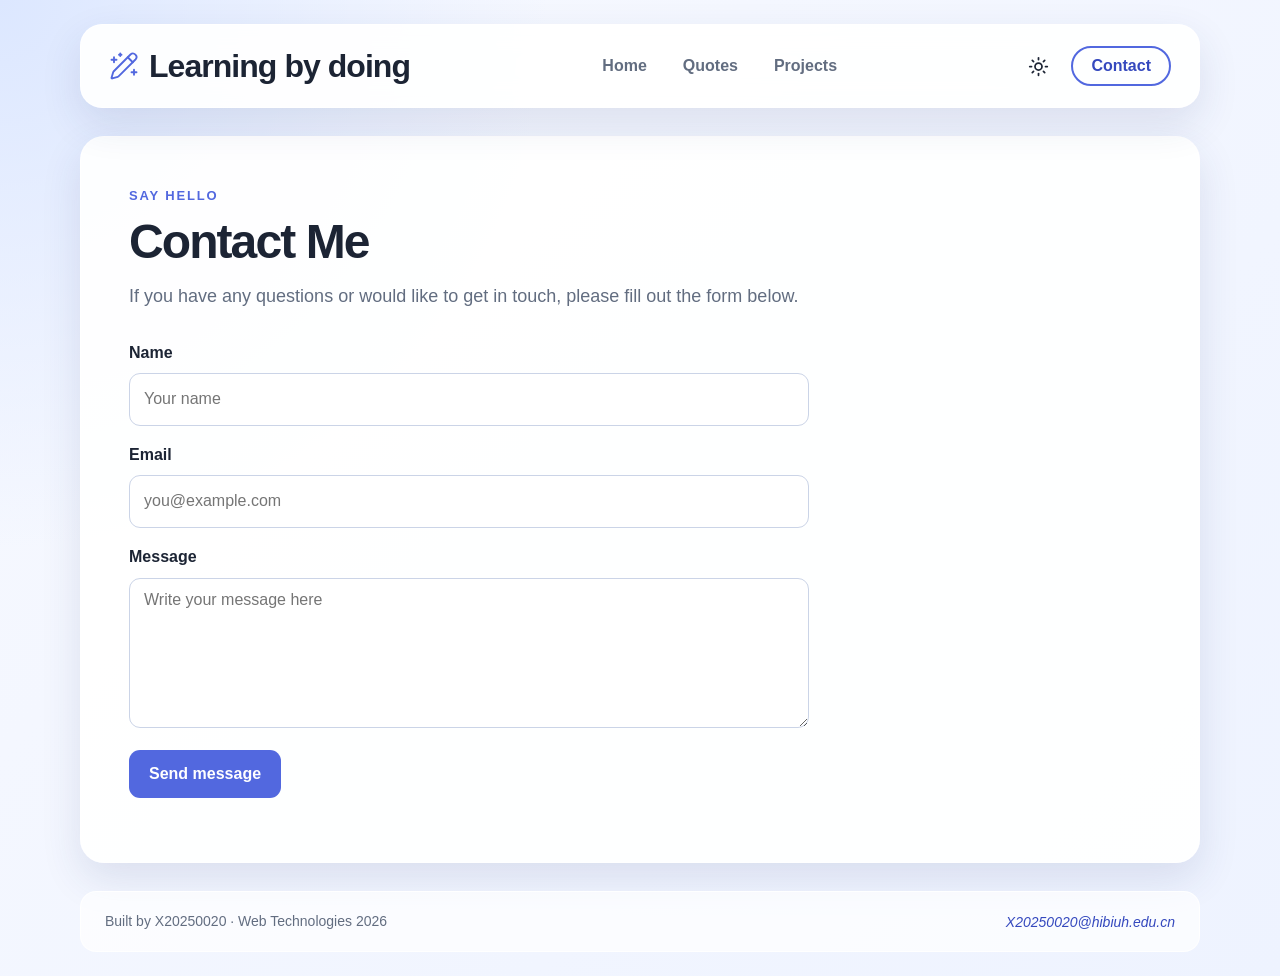
==== contact.html @ 6a11e8e3 "Build the four pages from the recap" ====
<!DOCTYPE html>
<html lang="en">

<head>
    <meta charset="UTF-8">
    <meta name="viewport" content="width=device-width, initial-scale=1.0">
    <title>Contact | Learning by Doing</title>
    <link rel="stylesheet" href="styles.css">
    <link rel="icon" href="favicon.png" type="image/png">
</head>

<body class="contact-page">
    <header id="site-header"></header>

    <main>
        <p class="eyebrow">Say hello</p>
        <h1>Contact Me</h1>
        <p class="page-intro">
            If you have any questions or would like to get in touch, please fill out the form below.
        </p>

        <form>
            <p>
                <label for="name">Name</label>
                <input type="text" id="name" name="name" placeholder="Your name">
            </p>

            <p>
                <label for="email">Email</label>
                <input type="email" id="email" name="email" placeholder="you@example.com">
            </p>

            <p>
                <label for="message">Message</label>
            </p>

            <textarea id="message" name="message" rows="6" placeholder="Write your message here"></textarea>

            <p>
                <button type="submit">Send message</button>
            </p>
        </form>
    </main>

    <footer id="site-footer"></footer>
    <script src="parts.js"></script>
</body>

</html>
---- styles.css ----
:root {
    --background: #eef3ff;
    --surface: rgba(255, 255, 255, 0.92);
    --surface-soft: #f6f8ff;
    --text: #1c2434;
    --muted: #626d80;
    --accent: #5268df;
    --accent-dark: #3549be;
    --line: #dce3f3;
    --shadow: 0 16px 40px rgba(45, 61, 112, 0.12);
}

html[data-theme="dark"] {
    color-scheme: dark;
    --background: #0f172a;
    --surface: rgba(25, 35, 55, 0.94);
    --surface-soft: #222e47;
    --text: #f3f6ff;
    --muted: #b8c2d8;
    --accent: #91a4ff;
    --accent-dark: #bec8ff;
    --line: #3b4862;
    --shadow: 0 16px 40px rgba(0, 0, 0, 0.3);
}

* {
    box-sizing: border-box;
}

html {
    scroll-behavior: smooth;
}

body {
    min-height: 100vh;
    margin: 0;
    display: flex;
    flex-direction: column;
    color: var(--text);
    font-family: Arial, Helvetica, sans-serif;
    background:
        radial-gradient(circle at top left, #dce7ff 0, transparent 34%),
        linear-gradient(135deg, #f7f9ff 0%, var(--background) 100%);
}

html[data-theme="dark"] body {
    background:
        radial-gradient(circle at top left, #26365f 0, transparent 36%),
        linear-gradient(135deg, #111827 0%, var(--background) 100%);
}

a {
    color: var(--accent-dark);
}

header,
main,
#site-footer {
    width: min(1120px, calc(100% - 32px));
    margin-left: auto;
    margin-right: auto;
}

header {
    margin-top: 24px;
    padding: 20px 28px;
    background: var(--surface);
    border: 1px solid rgba(255, 255, 255, 0.8);
    border-radius: 22px;
    box-shadow: var(--shadow);
    backdrop-filter: blur(12px);
    display: flex;
    align-items: center;
    gap: 24px;
}

#logo {
    display: flex;
    flex: 0 0 auto;
    align-items: center;
    justify-content: flex-start;
    gap: 10px;
}

#logo svg {
    flex: 0 0 auto;
    color: var(--accent);
}

#logo a {
    color: var(--text);
    font-size: clamp(24px, 3vw, 32px);
    font-weight: 800;
    letter-spacing: -0.03em;
    text-decoration: none;
}

nav ul {
    margin: 0;
    padding: 0;
    display: flex;
    flex-wrap: wrap;
    justify-content: center;
    justify-self: center;
    gap: 8px;
    list-style: none;
}

nav {
    flex: 1;
    min-width: 0;
    display: grid;
    grid-template-columns: minmax(0, 1fr) auto auto;
    align-items: center;
    gap: 12px;
}

nav a {
    display: block;
    padding: 8px 14px;
    color: var(--muted);
    font-weight: 700;
    text-decoration: none;
    border-radius: 999px;
    transition: color 160ms ease, background-color 160ms ease, transform 160ms ease;
}

nav a:hover {
    color: var(--accent-dark);
    background: #edf0ff;
    transform: translateY(-1px);
}

nav .contact-button {
    flex: 0 0 auto;
    padding: 9px 18px;
    color: var(--accent-dark);
    border: 2px solid var(--accent);
    border-radius: 999px;
    background-color: transparent;
}

nav .contact-button:hover {
    color: white;
    background-color: var(--accent);
}

nav .theme-toggle {
    width: 42px;
    height: 42px;
    flex: 0 0 auto;
    padding: 0;
    display: grid;
    place-items: center;
    color: var(--text);
    background: transparent;
    border: 0;
    border-radius: 10px;
    box-shadow: none;
}

nav .theme-toggle:hover {
    color: var(--accent-dark);
    background: var(--surface-soft);
    transform: translateY(-1px);
}

.theme-toggle svg {
    width: 21px;
    height: 21px;
}

.moon-icon {
    display: none;
}

html[data-theme="dark"] .sun-icon {
    display: none;
}

html[data-theme="dark"] .moon-icon {
    display: block;
}

html[data-theme="dark"] nav .theme-toggle {
    color: #f8fafc;
}

html[data-theme="dark"] header,
html[data-theme="dark"] main {
    border-color: rgba(148, 163, 184, 0.18);
}

html[data-theme="dark"] nav a:hover {
    background: #2a3655;
}

html[data-theme="dark"] nav .contact-button:hover {
    color: #111827;
    background: var(--accent);
}

main {
    flex: 1;
    margin-top: 28px;
    margin-bottom: 28px;
    padding: clamp(24px, 4vw, 48px);
    background: var(--surface);
    border: 1px solid rgba(255, 255, 255, 0.85);
    border-radius: 24px;
    box-shadow: var(--shadow);
}

h1 {
    margin: 0 0 14px;
    font-size: clamp(32px, 5vw, 48px);
    line-height: 1.08;
    letter-spacing: -0.04em;
}

p {
    line-height: 1.65;
}

.eyebrow {
    margin: 0 0 10px;
    color: var(--accent);
    font-size: 13px;
    font-weight: 800;
    letter-spacing: 0.14em;
    text-transform: uppercase;
}

.page-intro {
    max-width: 680px;
    margin: 0 0 28px;
    color: var(--muted);
    font-size: 18px;
}

.hero {
    display: grid;
    grid-template-columns: minmax(0, 0.9fr) minmax(320px, 1.1fr);
    align-items: center;
    gap: clamp(28px, 5vw, 64px);
}

.hero-copy p:not(.eyebrow) {
    max-width: 520px;
    color: var(--muted);
    font-size: 18px;
}

.button-link {
    display: inline-block;
    margin-top: 10px;
    padding: 11px 18px;
    color: #fff;
    font-weight: 700;
    text-decoration: none;
    background: var(--accent);
    border-radius: 12px;
    box-shadow: 0 8px 18px rgba(82, 104, 223, 0.24);
    transition: background-color 160ms ease, transform 160ms ease;
}

.button-link:hover {
    color: #fff;
    background: var(--accent-dark);
    transform: translateY(-2px);
}

.hero img {
    display: block;
    width: 100%;
    max-height: 420px;
    object-fit: cover;
    border-radius: 20px;
    box-shadow: 0 18px 36px rgba(40, 56, 96, 0.18);
}

.grid {
    display: grid;
    grid-template-columns: repeat(auto-fit, minmax(240px, 1fr));
    gap: 16px;
}

.quote {
    width: 100%;
    height: 170px;
    padding: 20px;
    display: flex;
    flex-direction: column;
    justify-content: space-between;
    color: #fff;
    font-size: 17px;
    line-height: 1.4;
    background: linear-gradient(145deg, #374151, #252b36);
    border: 0;
    border-radius: 18px;
    box-shadow: 0 10px 24px rgba(24, 33, 52, 0.17);
    transition: transform 180ms ease, box-shadow 180ms ease;
}

.quote:hover {
    transform: translateY(-3px);
    box-shadow: 0 14px 28px rgba(24, 33, 52, 0.22);
}

.quote blockquote,
.quote blockquote p {
    margin: 0;
}

.quote footer {
    width: auto;
    margin: auto 0 0;
    color: rgba(255, 255, 255, 0.72);
    font-size: 14px;
    text-align: right;
}

.highlight {
    color: #172033;
    background: linear-gradient(145deg, #9cc8ff, #74a9f3);
}

.highlight footer {
    color: rgba(23, 32, 51, 0.7);
}

.project-page dl {
    margin: 30px 0 0;
    display: grid;
    grid-template-columns: minmax(210px, 0.42fr) 1fr;
    overflow: hidden;
    border: 1px solid var(--line);
    border-radius: 16px;
}

.project-page dt,
.project-page dd {
    margin: 0;
    padding: 17px 20px;
    border-bottom: 1px solid var(--line);
}

.project-page dt {
    color: var(--accent-dark);
    font-size: 17px;
    font-weight: 800;
    background: var(--surface-soft);
}

.project-page dd {
    color: var(--muted);
    line-height: 1.55;
}

.project-page dt:last-of-type,
.project-page dd:last-of-type {
    border-bottom: 0;
}

form {
    max-width: 680px;
    margin-top: 28px;
}

form p {
    margin: 0 0 16px;
}

label {
    display: block;
    margin-bottom: 7px;
    font-weight: 700;
}

input,
textarea {
    width: 100%;
    padding: 12px 14px;
    color: var(--text);
    font: inherit;
    background: #fff;
    border: 1px solid #cbd4e7;
    border-radius: 11px;
    outline: none;
    transition: border-color 160ms ease, box-shadow 160ms ease;
}

html[data-theme="dark"] input,
html[data-theme="dark"] textarea {
    background: #172238;
    border-color: var(--line);
}

textarea {
    min-height: 150px;
    margin: -8px 0 18px;
    resize: vertical;
}

input:focus,
textarea:focus {
    border-color: var(--accent);
    box-shadow: 0 0 0 4px rgba(82, 104, 223, 0.14);
}

button {
    padding: 11px 20px;
    color: #fff;
    font: inherit;
    font-weight: 700;
    background: var(--accent);
    border: 0;
    border-radius: 11px;
    cursor: pointer;
    transition: background-color 160ms ease, transform 160ms ease;
}

button:hover {
    background: var(--accent-dark);
    transform: translateY(-1px);
}

#site-footer {
    margin-top: 0;
    margin-bottom: 24px;
    padding: 18px 24px;
    display: flex;
    align-items: center;
    justify-content: space-between;
    gap: 16px;
    color: var(--muted);
    font-size: 14px;
    text-align: left;
    background: rgba(255, 255, 255, 0.7);
    border: 1px solid rgba(255, 255, 255, 0.85);
    border-radius: 16px;
}

html[data-theme="dark"] #site-footer {
    background: rgba(25, 35, 55, 0.8);
    border-color: rgba(148, 163, 184, 0.18);
}

#site-footer p,
#site-footer address {
    margin: 0;
}

#site-footer a {
    color: var(--accent-dark);
    text-decoration: none;
}

#site-footer a:hover {
    text-decoration: underline;
}

@media (max-width: 760px) {
    header,
    main,
    #site-footer {
        width: min(100% - 20px, 1120px);
    }

    header {
        margin-top: 10px;
        padding: 18px;
        flex-direction: column;
    }

    nav {
        width: 100%;
        grid-template-columns: minmax(0, 1fr) auto auto;
    }

    nav ul {
        margin: 0;
    }
    
    main {
        margin-top: 14px;
        margin-bottom: 14px;
        padding: 24px;
    }

    .hero {
        grid-template-columns: 1fr;
    }

    .hero img {
        max-height: 340px;
    }

    .project-page dl {
        grid-template-columns: 1fr;
    }

    .project-page dt {
        border-bottom: 0;
    }

    .project-page dd {
        padding-top: 0;
    }

    .quote {
        height: auto;
        min-height: 165px;
    }

    #site-footer {
        margin-bottom: 10px;
        align-items: flex-start;
        flex-direction: column;
    }
}

@media (max-width: 420px) {
    #logo a {
        font-size: 23px;
    }

    nav a {
        padding: 7px 10px;
        font-size: 14px;
    }

    nav ul {
        grid-column: 1 / -1;
        grid-row: 2;
    }

    nav .theme-toggle {
        grid-column: 2;
        grid-row: 1;
    }

    nav .contact-button {
        grid-column: 3;
        grid-row: 1;
    }

    .grid {
        grid-template-columns: 1fr;
    }
}
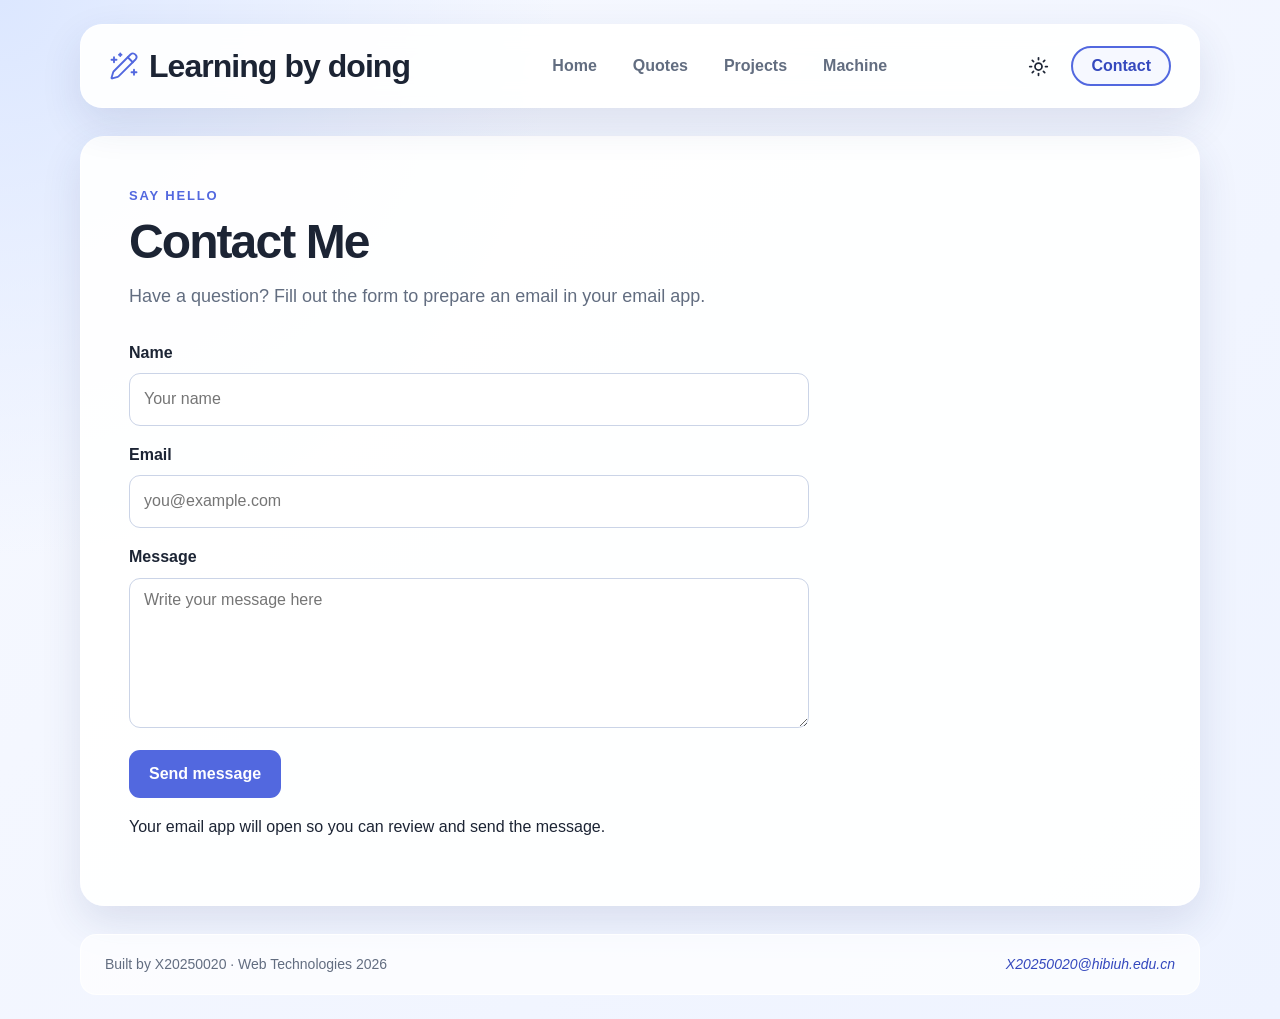
==== commit e5f36ed0: "Restore classroom site and complete recap features" ====
--- a/contact.html
+++ b/contact.html
@@ -16,34 +16,36 @@
         <p class="eyebrow">Say hello</p>
         <h1>Contact Me</h1>
         <p class="page-intro">
-            If you have any questions or would like to get in touch, please fill out the form below.
+            Have a question? Fill out the form to prepare an email in your email app.
         </p>
 
-        <form>
+        <form id="contact-form" action="mailto:X20250020@hibiuh.edu.cn" method="post" enctype="text/plain">
             <p>
                 <label for="name">Name</label>
-                <input type="text" id="name" name="name" placeholder="Your name">
+                <input type="text" id="name" name="name" placeholder="Your name" autocomplete="name" required>
             </p>
 
             <p>
                 <label for="email">Email</label>
-                <input type="email" id="email" name="email" placeholder="you@example.com">
+                <input type="email" id="email" name="email" placeholder="you@example.com" autocomplete="email" required>
             </p>
 
             <p>
                 <label for="message">Message</label>
             </p>
 
-            <textarea id="message" name="message" rows="6" placeholder="Write your message here"></textarea>
+            <textarea id="message" name="message" rows="6" placeholder="Write your message here" required></textarea>
 
             <p>
                 <button type="submit">Send message</button>
             </p>
+            <p class="form-note" id="contact-status" role="status">Your email app will open so you can review and send the message.</p>
         </form>
     </main>
 
     <footer id="site-footer"></footer>
     <script src="parts.js"></script>
+    <script src="contact.js"></script>
 </body>
 
 </html>
--- a/styles.css
+++ b/styles.css
@@ -82,9 +82,13 @@
     gap: 10px;
 }
 
-#logo svg {
+#logo .logo-icon {
+    width: 30px;
+    height: 30px;
     flex: 0 0 auto;
-    color: var(--accent);
+    background-color: var(--accent);
+    -webkit-mask: url("data:image/svg+xml,%3Csvg%20xmlns%3D%22http%3A%2F%2Fwww.w3.org%2F2000%2Fsvg%22%20viewBox%3D%220%200%2024%2024%22%20fill%3D%22none%22%20stroke%3D%22black%22%20stroke-width%3D%221.5%22%20stroke-linecap%3D%22round%22%20stroke-linejoin%3D%22round%22%3E%3Cpath%20d%3D%22M10%203H8%22%2F%3E%3Cpath%20d%3D%22m15.007%205.008%203.987%203.986%22%2F%3E%3Cpath%20d%3D%22M20%2015v4%22%2F%3E%3Cpath%20d%3D%22M21.174%206.813a2.82%202.82%200%200%200-3.986-3.987L3.842%2016.175a2%202%200%200%200-.5.83l-1.321%204.352a.5.5%200%200%200%20.623.622l4.353-1.32a2%202%200%200%200%20.83-.497z%22%2F%3E%3Cpath%20d%3D%22M22%2017h-4%22%2F%3E%3Cpath%20d%3D%22M4%205v4%22%2F%3E%3Cpath%20d%3D%22M6%207H2%22%2F%3E%3Cpath%20d%3D%22M9%202v2%22%2F%3E%3C%2Fsvg%3E") center / contain no-repeat;
+    mask: url("data:image/svg+xml,%3Csvg%20xmlns%3D%22http%3A%2F%2Fwww.w3.org%2F2000%2Fsvg%22%20viewBox%3D%220%200%2024%2024%22%20fill%3D%22none%22%20stroke%3D%22black%22%20stroke-width%3D%221.5%22%20stroke-linecap%3D%22round%22%20stroke-linejoin%3D%22round%22%3E%3Cpath%20d%3D%22M10%203H8%22%2F%3E%3Cpath%20d%3D%22m15.007%205.008%203.987%203.986%22%2F%3E%3Cpath%20d%3D%22M20%2015v4%22%2F%3E%3Cpath%20d%3D%22M21.174%206.813a2.82%202.82%200%200%200-3.986-3.987L3.842%2016.175a2%202%200%200%200-.5.83l-1.321%204.352a.5.5%200%200%200%20.623.622l4.353-1.32a2%202%200%200%200%20.83-.497z%22%2F%3E%3Cpath%20d%3D%22M22%2017h-4%22%2F%3E%3Cpath%20d%3D%22M4%205v4%22%2F%3E%3Cpath%20d%3D%22M6%207H2%22%2F%3E%3Cpath%20d%3D%22M9%202v2%22%2F%3E%3C%2Fsvg%3E") center / contain no-repeat;
 }
 
 #logo a {
@@ -129,6 +133,11 @@
     color: var(--accent-dark);
     background: #edf0ff;
     transform: translateY(-1px);
+}
+
+nav a[aria-current="page"] {
+    color: var(--accent-dark);
+    background: var(--surface-soft);
 }
 
 nav .contact-button {
@@ -165,9 +174,20 @@
     transform: translateY(-1px);
 }
 
-.theme-toggle svg {
+.theme-toggle .theme-icon {
     width: 21px;
     height: 21px;
+    background-color: currentColor;
+}
+
+.sun-icon {
+    -webkit-mask: url("data:image/svg+xml,%3Csvg%20xmlns%3D%22http%3A%2F%2Fwww.w3.org%2F2000%2Fsvg%22%20viewBox%3D%220%200%2024%2024%22%20fill%3D%22none%22%20stroke%3D%22black%22%20stroke-width%3D%222%22%20stroke-linecap%3D%22round%22%20stroke-linejoin%3D%22round%22%3E%3Ccircle%20cx%3D%2212%22%20cy%3D%2212%22%20r%3D%224%22%2F%3E%3Cpath%20d%3D%22M12%202v2%22%2F%3E%3Cpath%20d%3D%22M12%2020v2%22%2F%3E%3Cpath%20d%3D%22m4.93%204.93%201.42%201.42%22%2F%3E%3Cpath%20d%3D%22m17.66%2017.66%201.41%201.41%22%2F%3E%3Cpath%20d%3D%22M2%2012h2%22%2F%3E%3Cpath%20d%3D%22M20%2012h2%22%2F%3E%3Cpath%20d%3D%22m6.34%2017.66-1.41%201.41%22%2F%3E%3Cpath%20d%3D%22m19.07%204.93-1.41%201.41%22%2F%3E%3C%2Fsvg%3E") center / contain no-repeat;
+    mask: url("data:image/svg+xml,%3Csvg%20xmlns%3D%22http%3A%2F%2Fwww.w3.org%2F2000%2Fsvg%22%20viewBox%3D%220%200%2024%2024%22%20fill%3D%22none%22%20stroke%3D%22black%22%20stroke-width%3D%222%22%20stroke-linecap%3D%22round%22%20stroke-linejoin%3D%22round%22%3E%3Ccircle%20cx%3D%2212%22%20cy%3D%2212%22%20r%3D%224%22%2F%3E%3Cpath%20d%3D%22M12%202v2%22%2F%3E%3Cpath%20d%3D%22M12%2020v2%22%2F%3E%3Cpath%20d%3D%22m4.93%204.93%201.42%201.42%22%2F%3E%3Cpath%20d%3D%22m17.66%2017.66%201.41%201.41%22%2F%3E%3Cpath%20d%3D%22M2%2012h2%22%2F%3E%3Cpath%20d%3D%22M20%2012h2%22%2F%3E%3Cpath%20d%3D%22m6.34%2017.66-1.41%201.41%22%2F%3E%3Cpath%20d%3D%22m19.07%204.93-1.41%201.41%22%2F%3E%3C%2Fsvg%3E") center / contain no-repeat;
+}
+
+.moon-icon {
+    -webkit-mask: url("data:image/svg+xml,%3Csvg%20xmlns%3D%22http%3A%2F%2Fwww.w3.org%2F2000%2Fsvg%22%20viewBox%3D%220%200%2024%2024%22%3E%3Cpath%20d%3D%22M20.7%2014.2A8.4%208.4%200%200%201%209.8%203.3%209%209%200%201%200%2020.7%2014.2Z%22%2F%3E%3C%2Fsvg%3E") center / contain no-repeat;
+    mask: url("data:image/svg+xml,%3Csvg%20xmlns%3D%22http%3A%2F%2Fwww.w3.org%2F2000%2Fsvg%22%20viewBox%3D%220%200%2024%2024%22%3E%3Cpath%20d%3D%22M20.7%2014.2A8.4%208.4%200%200%201%209.8%203.3%209%209%200%201%200%2020.7%2014.2Z%22%2F%3E%3C%2Fsvg%3E") center / contain no-repeat;
 }
 
 .moon-icon {
@@ -279,6 +299,60 @@
     box-shadow: 0 18px 36px rgba(40, 56, 96, 0.18);
 }
 
+.quote-hero {
+    display: grid;
+    grid-template-columns: minmax(0, 1fr) minmax(240px, 0.8fr);
+    align-items: center;
+    gap: 24px;
+    margin-bottom: 30px;
+    overflow: hidden;
+    color: #f8faff;
+    background: linear-gradient(135deg, #243360, #5867b9);
+    border-radius: 20px;
+}
+
+.quote-hero-content {
+    padding: clamp(24px, 4vw, 42px);
+}
+
+.quote-hero .eyebrow {
+    color: #bdc9ff;
+}
+
+.quote-hero h1 {
+    font-size: clamp(32px, 4vw, 46px);
+}
+
+.quote-hero-line {
+    min-height: 2.5em;
+    margin-bottom: 8px;
+    font-size: clamp(20px, 2.5vw, 29px);
+    font-weight: 700;
+    line-height: 1.25;
+}
+
+.quote-hero-author {
+    margin: 0 0 18px;
+    color: #dce3ff;
+}
+
+.quote-next {
+    color: #202b50;
+    background: #e7ebff;
+}
+
+.quote-next:hover {
+    color: #17213e;
+    background: #ffffff;
+}
+
+.quote-hero img {
+    width: 100%;
+    height: 100%;
+    max-height: 350px;
+    object-fit: cover;
+}
+
 .grid {
     display: grid;
     grid-template-columns: repeat(auto-fit, minmax(240px, 1fr));
@@ -287,7 +361,7 @@
 
 .quote {
     width: 100%;
-    height: 170px;
+    min-height: 170px;
     padding: 20px;
     display: flex;
     flex-direction: column;
@@ -318,6 +392,11 @@
     color: rgba(255, 255, 255, 0.72);
     font-size: 14px;
     text-align: right;
+}
+
+.quote footer a {
+    color: inherit;
+    text-underline-offset: 2px;
 }
 
 .highlight {
@@ -492,6 +571,14 @@
         grid-template-columns: 1fr;
     }
 
+    .quote-hero {
+        grid-template-columns: 1fr;
+    }
+
+    .quote-hero img {
+        max-height: 230px;
+    }
+
     .hero img {
         max-height: 340px;
     }
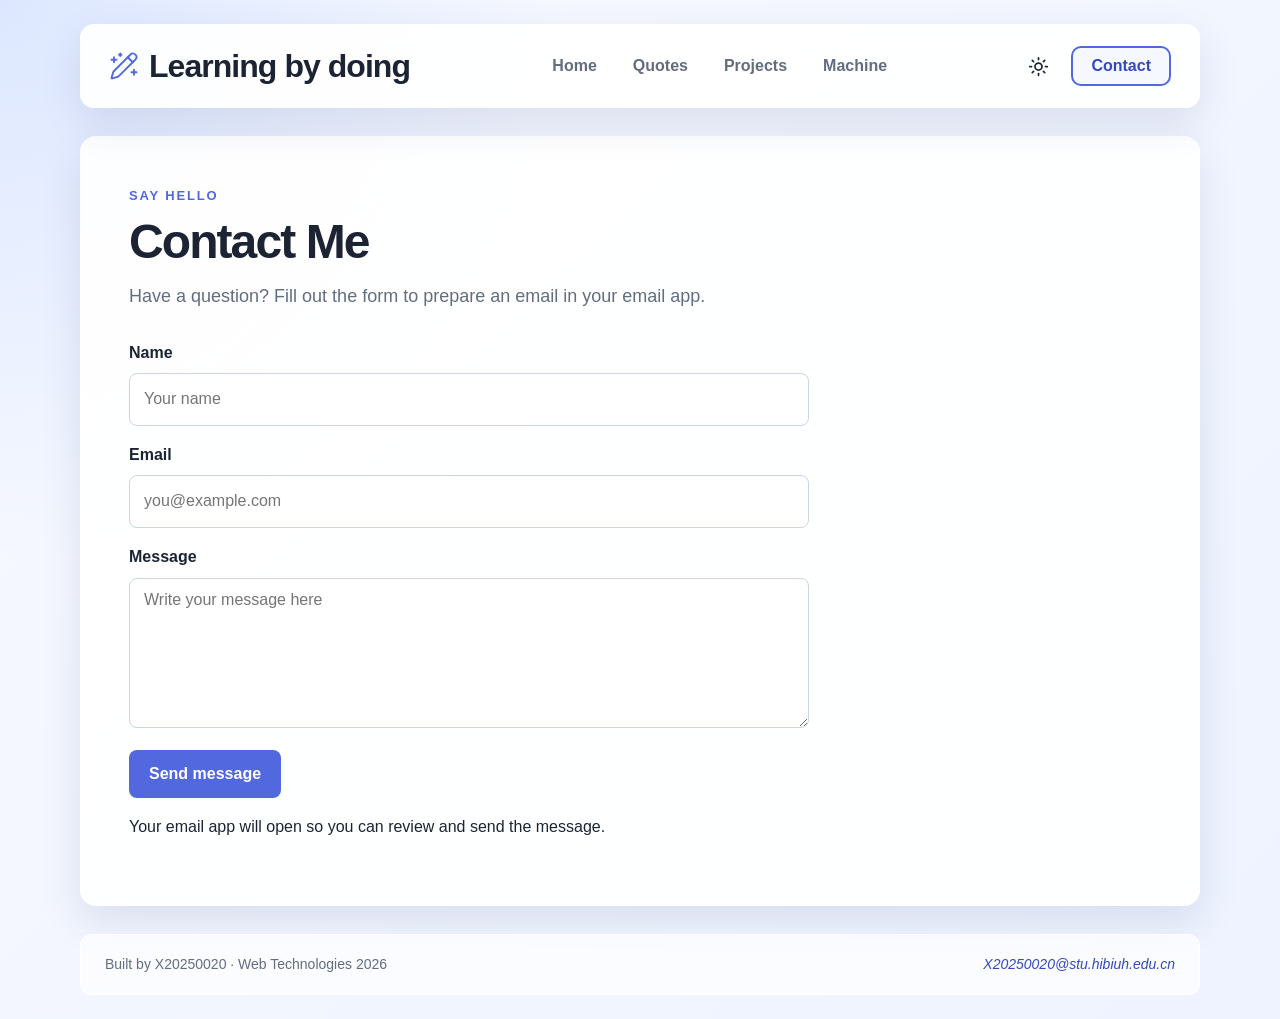
==== commit 19c8ad0a: "Fix contact details and ignore system files" ====
--- a/contact.html
+++ b/contact.html
@@ -19,7 +19,7 @@
             Have a question? Fill out the form to prepare an email in your email app.
         </p>
 
-        <form id="contact-form" action="mailto:X20250020@hibiuh.edu.cn" method="post" enctype="text/plain">
+        <form id="contact-form" action="mailto:X20250020@stu.hibiuh.edu.cn" method="post" enctype="text/plain">
             <p>
                 <label for="name">Name</label>
                 <input type="text" id="name" name="name" placeholder="Your name" autocomplete="name" required>
--- a/styles.css
+++ b/styles.css
@@ -66,7 +66,7 @@
     padding: 20px 28px;
     background: var(--surface);
     border: 1px solid rgba(255, 255, 255, 0.8);
-    border-radius: 22px;
+    border-radius: 14px;
     box-shadow: var(--shadow);
     backdrop-filter: blur(12px);
     display: flex;
@@ -125,7 +125,7 @@
     color: var(--muted);
     font-weight: 700;
     text-decoration: none;
-    border-radius: 999px;
+    border-radius: 10px;
     transition: color 160ms ease, background-color 160ms ease, transform 160ms ease;
 }
 
@@ -145,7 +145,7 @@
     padding: 9px 18px;
     color: var(--accent-dark);
     border: 2px solid var(--accent);
-    border-radius: 999px;
+    border-radius: 10px;
     background-color: transparent;
 }
 
@@ -164,7 +164,7 @@
     color: var(--text);
     background: transparent;
     border: 0;
-    border-radius: 10px;
+    border-radius: 8px;
     box-shadow: none;
 }
 
@@ -227,7 +227,7 @@
     padding: clamp(24px, 4vw, 48px);
     background: var(--surface);
     border: 1px solid rgba(255, 255, 255, 0.85);
-    border-radius: 24px;
+    border-radius: 16px;
     box-shadow: var(--shadow);
 }
 
@@ -279,7 +279,7 @@
     font-weight: 700;
     text-decoration: none;
     background: var(--accent);
-    border-radius: 12px;
+    border-radius: 9px;
     box-shadow: 0 8px 18px rgba(82, 104, 223, 0.24);
     transition: background-color 160ms ease, transform 160ms ease;
 }
@@ -295,23 +295,20 @@
     width: 100%;
     max-height: 420px;
     object-fit: cover;
-    border-radius: 20px;
+    border-radius: 12px;
     box-shadow: 0 18px 36px rgba(40, 56, 96, 0.18);
 }
 
 .quote-hero {
-    display: grid;
-    grid-template-columns: minmax(0, 1fr) minmax(240px, 0.8fr);
-    align-items: center;
-    gap: 24px;
     margin-bottom: 30px;
     overflow: hidden;
     color: #f8faff;
     background: linear-gradient(135deg, #243360, #5867b9);
-    border-radius: 20px;
+    border-radius: 12px;
 }
 
 .quote-hero-content {
+    max-width: 900px;
     padding: clamp(24px, 4vw, 42px);
 }
 
@@ -320,15 +317,20 @@
 }
 
 .quote-hero h1 {
-    font-size: clamp(32px, 4vw, 46px);
+    font-size: clamp(26px, 3vw, 34px);
 }
 
 .quote-hero-line {
-    min-height: 2.5em;
-    margin-bottom: 8px;
-    font-size: clamp(20px, 2.5vw, 29px);
+    max-width: 780px;
+    min-height: 2em;
+    margin-bottom: 12px;
+    padding-left: 20px;
+    font-family: Georgia, "Times New Roman", serif;
+    font-size: clamp(27px, 3.2vw, 38px);
+    font-style: italic;
     font-weight: 700;
-    line-height: 1.25;
+    line-height: 1.3;
+    border-left: 4px solid #cbd4ff;
 }
 
 .quote-hero-author {
@@ -344,13 +346,6 @@
 .quote-next:hover {
     color: #17213e;
     background: #ffffff;
-}
-
-.quote-hero img {
-    width: 100%;
-    height: 100%;
-    max-height: 350px;
-    object-fit: cover;
 }
 
 .grid {
@@ -371,7 +366,7 @@
     line-height: 1.4;
     background: linear-gradient(145deg, #374151, #252b36);
     border: 0;
-    border-radius: 18px;
+    border-radius: 10px;
     box-shadow: 0 10px 24px rgba(24, 33, 52, 0.17);
     transition: transform 180ms ease, box-shadow 180ms ease;
 }
@@ -384,6 +379,10 @@
 .quote blockquote,
 .quote blockquote p {
     margin: 0;
+}
+
+.quote blockquote {
+    font-size: clamp(22px, 2.5vw, 30px);
 }
 
 .quote footer {
@@ -399,13 +398,31 @@
     text-underline-offset: 2px;
 }
 
-.highlight {
-    color: #172033;
-    background: linear-gradient(145deg, #9cc8ff, #74a9f3);
-}
-
-.highlight footer {
-    color: rgba(23, 32, 51, 0.7);
+.quote.highlight {
+    color: #20243b;
+    background: linear-gradient(135deg, #d9edff 0%, #e6dcff 100%);
+    border: 1px solid rgba(129, 124, 193, 0.4);
+    box-shadow: 0 14px 30px rgba(76, 67, 135, 0.18);
+}
+
+.quote.highlight blockquote {
+    font-weight: 700;
+    line-height: 1.3;
+}
+
+.quote.highlight footer {
+    color: #394259;
+}
+
+html[data-theme="light"] .quote:not(.highlight) {
+    color: #18202b;
+    background: #e9edf2;
+    border: 1px solid #d8dfe8;
+    box-shadow: 0 8px 20px rgba(35, 46, 70, 0.08);
+}
+
+html[data-theme="light"] .quote:not(.highlight) footer {
+    color: #4e5968;
 }
 
 .project-page dl {
@@ -414,7 +431,7 @@
     grid-template-columns: minmax(210px, 0.42fr) 1fr;
     overflow: hidden;
     border: 1px solid var(--line);
-    border-radius: 16px;
+    border-radius: 10px;
 }
 
 .project-page dt,
@@ -464,7 +481,7 @@
     font: inherit;
     background: #fff;
     border: 1px solid #cbd4e7;
-    border-radius: 11px;
+    border-radius: 8px;
     outline: none;
     transition: border-color 160ms ease, box-shadow 160ms ease;
 }
@@ -494,7 +511,7 @@
     font-weight: 700;
     background: var(--accent);
     border: 0;
-    border-radius: 11px;
+    border-radius: 8px;
     cursor: pointer;
     transition: background-color 160ms ease, transform 160ms ease;
 }
@@ -517,7 +534,7 @@
     text-align: left;
     background: rgba(255, 255, 255, 0.7);
     border: 1px solid rgba(255, 255, 255, 0.85);
-    border-radius: 16px;
+    border-radius: 12px;
 }
 
 html[data-theme="dark"] #site-footer {
@@ -571,14 +588,6 @@
         grid-template-columns: 1fr;
     }
 
-    .quote-hero {
-        grid-template-columns: 1fr;
-    }
-
-    .quote-hero img {
-        max-height: 230px;
-    }
-
     .hero img {
         max-height: 340px;
     }
